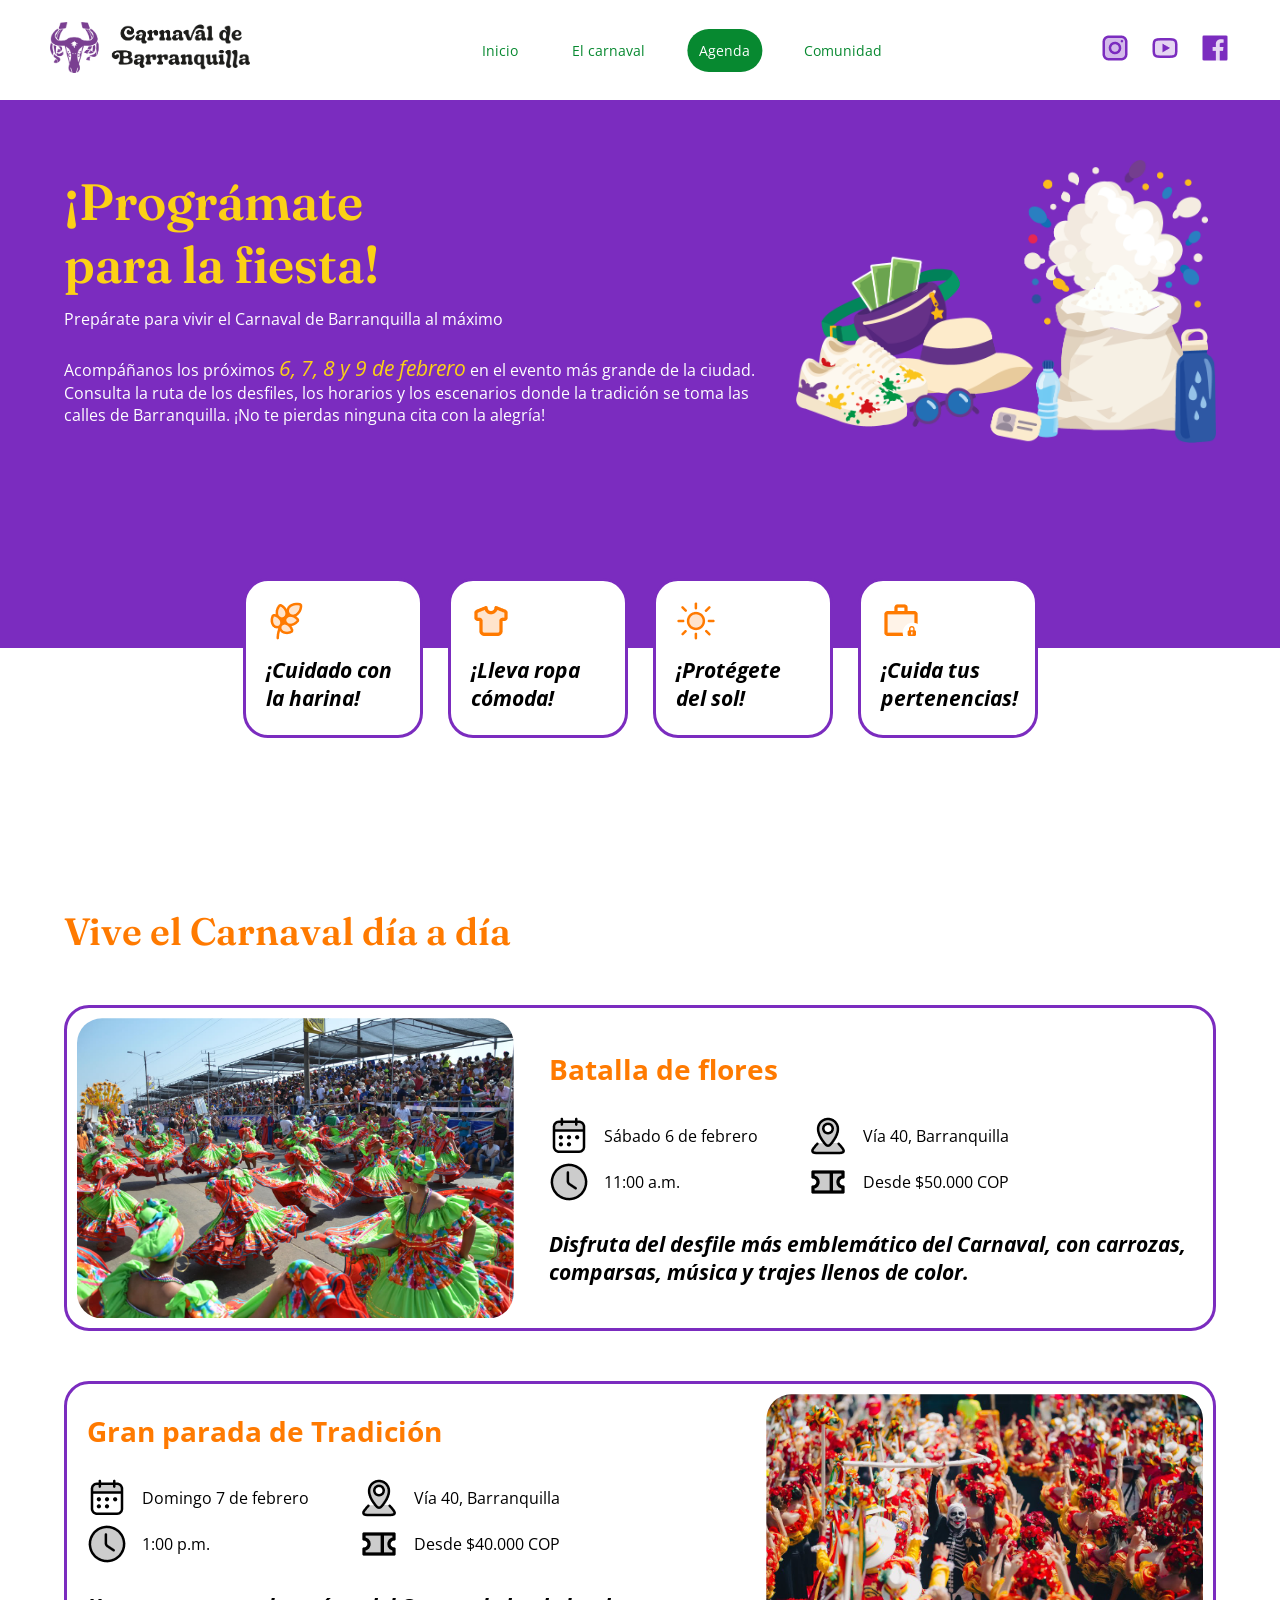
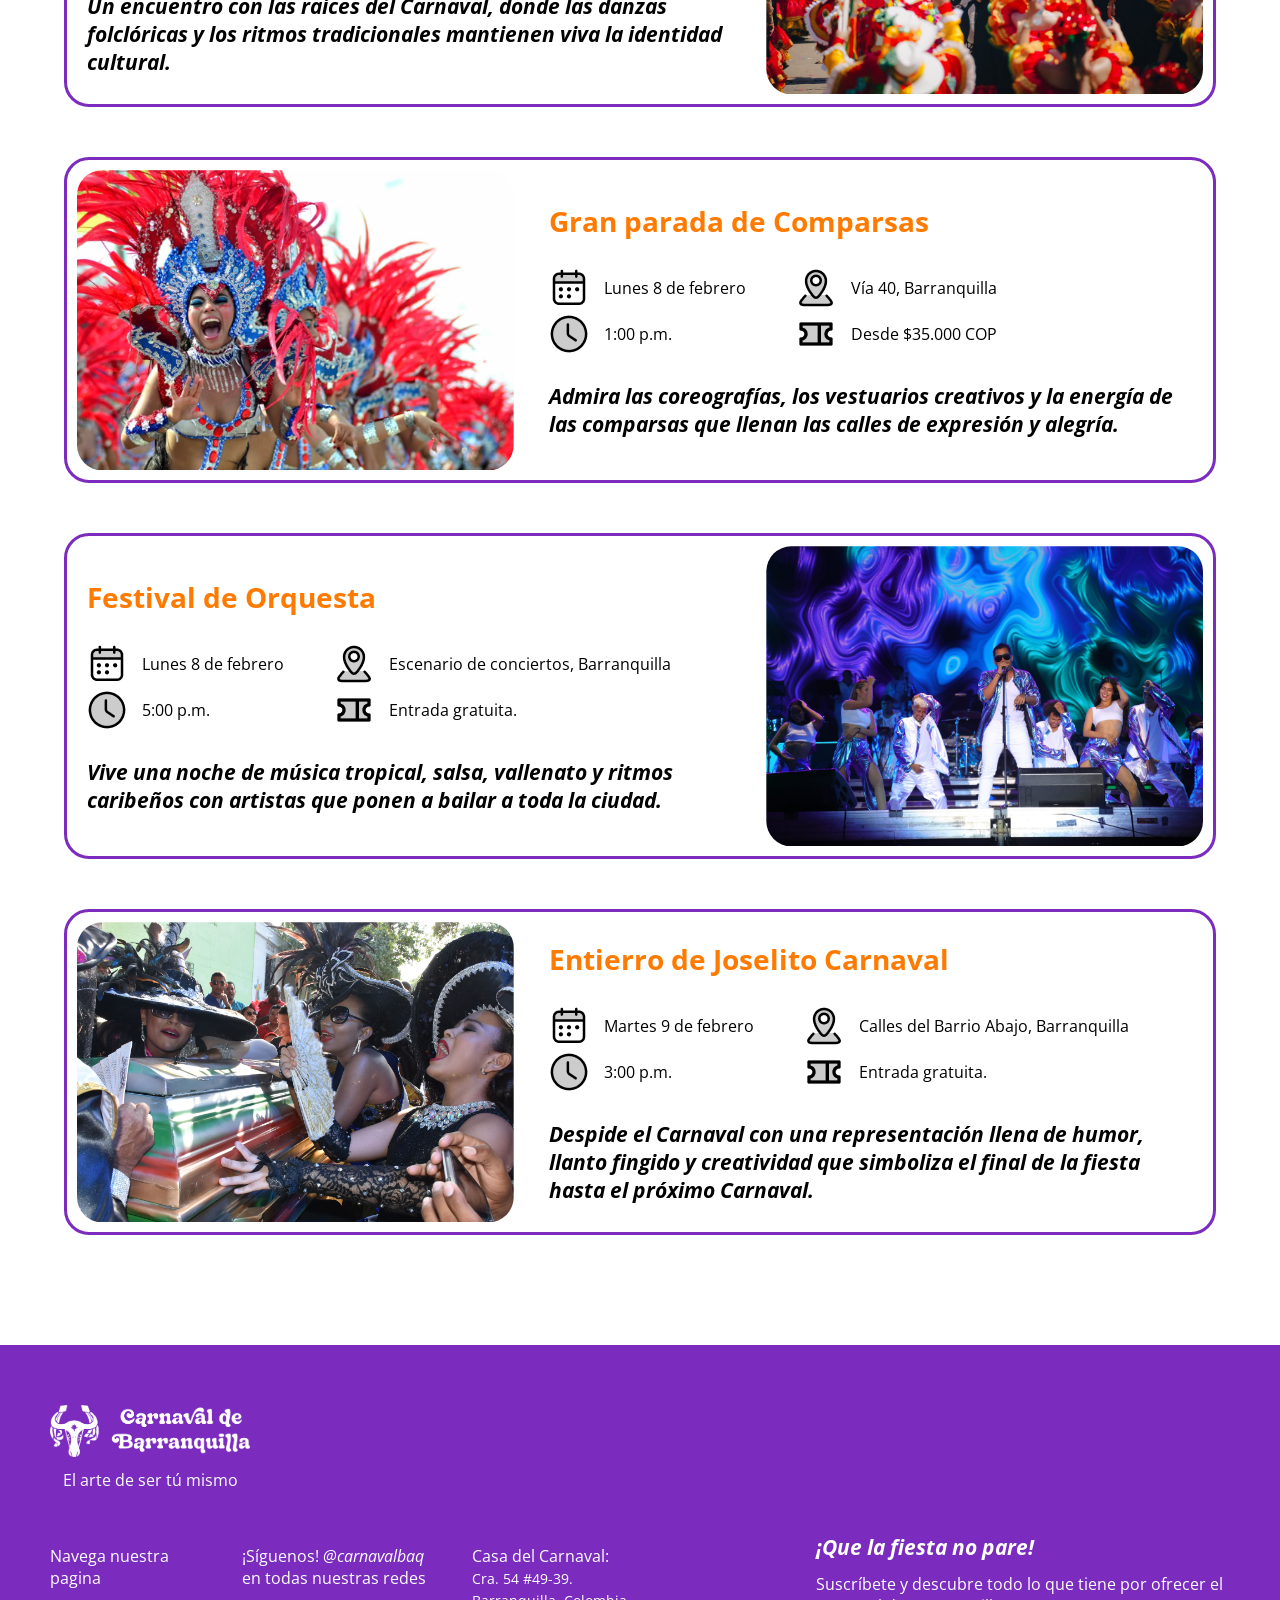
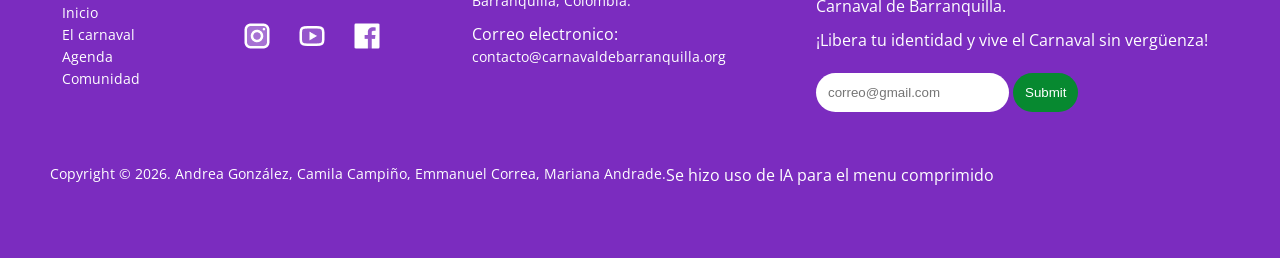
==== Carnaval_Barranquilla/agenda.html @ b98f7207 "Add files via upload" ====
<!DOCTYPE html>
<html lang="esp">
    <head>
        <meta charset="UTF-8">
        <meta name="viewport" content="width=device-width, initial-scale=1.0">
        <title>Agenda</title>
        <link rel="stylesheet" href="css/styles.css">
        <link rel="preconnect" href="https://fonts.googleapis.com">
        <link rel="stylesheet" href="https://fonts.googleapis.com/css2?family=Material+Symbols+Outlined"/>
        <link rel="preconnect" href="https://fonts.gstatic.com" crossorigin>
        <link href="https://fonts.googleapis.com/css2?family=Fraunces:ital,opsz,wght@0,9..144,100..900;1,9..144,100..900&display=swap" rel="stylesheet">
        <link href="https://fonts.googleapis.com/css2?family=Open+Sans:ital,wght@0,300..800;1,300..800&display=swap" rel="stylesheet">
    </head>

    <body>
        
        <header>
            <nav>
                <div>
                    <img class="logo" src="resources/logo.png">
                </div>

                <input type="checkbox" id="menu-toggle" class="menu-checkbox">
                
                <label for="menu-toggle" class="boton_menu">
                    <span class="material-symbols-outlined">menu</span>
                </label>

                <div class="menu-contenido">
                    <div class="enlaces_nav">
                        <ul>
                            <li> <a class="boton_texto" href="index.html">Inicio</a> </li>
                            <li> <a class="boton_texto" href="carnaval.html">El carnaval</a> </li>
                            <li> <a class="boton_verde" href="agenda.html">Agenda</a> </li>
                            <li> <a class="boton_texto" href="comunidad.html">Comunidad</a> </li>
                        </ul>
                    </div>
                    <div class="redes">
                        <a href="https://www.instagram.com/carnavalbaq/?hl=en"> <img src="resources/iconos/icono_instagram.png"> </a>
                        <a href="https://www.youtube.com/channel/UC0_TnRxOqDR74NK70Dzixcg"> <img src="resources/iconos/icono_youtube.png"> </a>
                        <a href="https://www.facebook.com/carnavalbaq/?locale=es_LA"> <img src="resources/iconos/icono_facebook.png"> </a>
                    </div>
                </div>
            </nav>
        </header>

        <section class="principal_sec">
            <div class="base_sec">
                <div class="base_txt">
                    <h1>¡Prográmate <br> para la fiesta!</h1>
                    <p>Prepárate para vivir el Carnaval de Barranquilla al máximo</p>
                    <p>
                        Acompáñanos los próximos <span style="font-size: 21px; font-style: italic; color: #fcd116;">6, 7, 8 y 9 de febrero</span> en el evento más grande de la ciudad.
                        Consulta la ruta de los desfiles, los horarios y los escenarios donde la tradición se toma las calles de Barranquilla. ¡No te pierdas ninguna cita con la alegría!
                    </p>
                </div>

                <div class="base_img">
                    <img src="resources/pertenencias.png" alt="">
                </div>
            </div>

            <div class="tarjetas_horizontal">
                <div class="tarjeta_pequeña2">
                    <div>
                        <img src="resources/iconos/icono_trigo.png" alt="">                       
                    </div>  
                    <div>
                        <h4>¡Cuidado con la harina!</h4> 
                    </div>                      
                </div>

                <div class="tarjeta_pequeña2">
                    <div>
                        <img src="resources/iconos/icono_camisa.png" alt="">
                    </div>
                    <div>
                        <h4>¡Lleva ropa cómoda!</h4>
                    </div>
                </div>

                <div class="tarjeta_pequeña2">
                    <div>
                        <img src="resources/iconos/icono_sol.png" alt="">                        
                    </div>
                    <div>
                        <h4>¡Protégete del sol!</h4>
                    </div>
                </div>

                <div class="tarjeta_pequeña2">
                    <div>
                        <img src="resources/iconos/icono_maleta.png" alt="">                        
                    </div>
                    <div>
                        <h4>¡Cuida tus pertenencias!</h4>
                    </div>
                </div>
            </div>
        </section>

        <section id="programacion">
            <div>
                <h2>Vive el Carnaval día a día</h2>
            </div>

            <div class="tarjetas_vertical">
                <div class="tarjeta_programacion">
                    <div class="img_programacion">
                        <img src="resources/batalla_flores.jpg" alt="">
                    </div>

                    <div class="txt_programacion">
                        <h3>Batalla de flores</h3>

                        <div class="info_programacion">
                            <div>
                                <div class="icon_programacion">  
                                    <img class src="resources/iconos/icono_calendario.png" alt="">
                                    <p> Sábado 6 de febrero</p>
                                </div>

                                <div class="icon_programacion">  
                                    <img src="resources/iconos/icono_reloj.png" alt="">
                                    <p>11:00 a.m.</p>
                                </div>
                            </div>
                            
                            <div>
                                <div class="icon_programacion">
                                    <img src="resources/iconos/icono_lugares.png" alt="">
                                    <p>Vía 40, Barranquilla</p>
                                </div>

                                <div class="icon_programacion">
                                    <img src="resources/iconos/icono_tiquetes.png" alt="">
                                    <p>Desde $50.000 COP</p>
                                </div>
                            </div>
                        </div>

                        <h4>Disfruta del desfile más emblemático del Carnaval, con carrozas, comparsas, música y trajes llenos de color.</h4>
                    </div>
                </div>


                <div class="tarjeta_programacion" style="flex-wrap: wrap-reverse;">
                    <div class="txt_programacion">

                        <h3>Gran parada de Tradición</h3>

                        <div class="info_programacion">
                            <div>
                                <div class="icon_programacion">
                                    <img src="resources/iconos/icono_calendario.png" alt="">
                                    <p>Domingo 7 de febrero</p>
                                </div>

                                <div class="icon_programacion">
                                    <img src="resources/iconos/icono_reloj.png" alt="">
                                    <p>1:00 p.m.</p>
                                </div>
                            </div>

                            <div>
                                <div class="icon_programacion">
                                    <img src="resources/iconos/icono_lugares.png" alt="">
                                    <p>Vía 40, Barranquilla</p>
                                </div>
                                
                                <div class="icon_programacion">
                                    <img src="resources/iconos/icono_tiquetes.png" alt="">
                                    <p>Desde $40.000 COP</p>
                                </div>
                            </div>
                        </div>

                        <h4>Un encuentro con las raíces del Carnaval, donde las danzas folclóricas y los ritmos tradicionales mantienen viva la identidad cultural.</h4>
                    </div>

                    <div class="img_programacion">
                        <img src="resources/gran_parada.jpg" alt="">
                    </div>                    
                </div>

                <div class="tarjeta_programacion">
                    <div class="img_programacion">
                        <img src="resources/comparsas.jpg" alt="">
                    </div>

                    <div class="txt_programacion">
                        <h3>Gran parada de Comparsas</h3>

                        <div class="info_programacion">
                            <div>
                                <div class="icon_programacion">
                                    <img src="resources/iconos/icono_calendario.png" alt="">
                                    <p>Lunes 8 de febrero</p>
                                </div>

                                <div class="icon_programacion">
                                    <img src="resources/iconos/icono_reloj.png" alt="">
                                    <p>1:00 p.m.</p>
                                </div>
                            </div>
                            <div>
                                <div class="icon_programacion">
                                    <img src="resources/iconos/icono_lugares.png" alt="">
                                    <p>Vía 40, Barranquilla</p>
                                </div>

                                <div class="icon_programacion">
                                    <img src="resources/iconos/icono_tiquetes.png" alt="">
                                    <p>Desde $35.000 COP</p>
                                </div>
                            </div>
                        </div>
                        <h4>Admira las coreografías, los vestuarios creativos y la energía de las comparsas que llenan las calles de expresión y alegría.</h4>
                    </div>                    
                </div>

                <div class="tarjeta_programacion" style="flex-wrap: wrap-reverse;">

                    <div class="txt_programacion">
                        <h3>Festival de Orquesta</h3>

                        <div class="info_programacion">
                            <div>
                                <div class="icon_programacion">
                                    <img src="resources/iconos/icono_calendario.png" alt="">
                                    <p>Lunes 8 de febrero</p>
                                </div>

                                <div class="icon_programacion">
                                    <img src="resources/iconos/icono_reloj.png" alt="">
                                    <p>5:00 p.m.</p>
                                </div>
                            </div>

                            <div>
                                <div class="icon_programacion">
                                    <img src="resources/iconos/icono_lugares.png" alt="">
                                    <p>Escenario de conciertos, Barranquilla</p>
                                </div>

                                <div class="icon_programacion">
                                    <img src="resources/iconos/icono_tiquetes.png" alt="">
                                    <p>Entrada gratuita.</p>
                                </div>
                            </div>
                        </div>
                        <h4>Vive una noche de música tropical, salsa, vallenato y ritmos caribeños con artistas que ponen a bailar a toda la ciudad.</h4>
                    </div>

                    <div class="img_programacion">
                        <img src="resources/orquestas.jpg" alt="">
                    </div>
                </div>

                <div class="tarjeta_programacion">
                    <div class="img_programacion">
                        <img src="resources/joselito.jpg" alt="">
                    </div>

                    <div class="txt_programacion">
                        <h3>Entierro de Joselito Carnaval</h3>
                        <div class="info_programacion">
                            <div>
                                <div class="icon_programacion">
                                    <img src="resources/iconos/icono_calendario.png" alt="">
                                    <p>Martes 9 de febrero</p>
                                </div>

                                <div class="icon_programacion">
                                    <img src="resources/iconos/icono_reloj.png" alt="">
                                    <p>3:00 p.m.</p>
                                </div>
                            </div>

                            <div>
                                <div class="icon_programacion">
                                    <img src="resources/iconos/icono_lugares.png" alt="">
                                    <p>Calles del Barrio Abajo, Barranquilla</p>
                                </div>
                                
                                <div class="icon_programacion">
                                    <img src="resources/iconos/icono_tiquetes.png" alt="">
                                    <p>Entrada gratuita.</p>
                                </div>
                            </div>
                        </div>
                        <h4>Despide el Carnaval con una representación llena de humor, llanto fingido y creatividad que simboliza el final de la fiesta hasta el próximo Carnaval.</h4>
                    </div>
                </div>
            </div>
        </section>

        <footer>
            <div class="logo_footer">
                <img class="logo_blanco" src="resources/logob.png" alt="">
                <p>El arte de ser tú mismo</p>
            </div>

            <div class="footer_info">
                <div>
                    <p>Navega nuestra pagina</p>
                    <ul>                        
                        <li> <a class="boton_textob" href="index.html">Inicio</a> </li>
                        <li> <a class="boton_textob" href="carnaval.html">El carnaval</a> </li>
                        <li> <a class="boton_textob" href="agenda.html">Agenda</a> </li>
                        <li> <a class="boton_textob" href="comunidad.html">Comunidad</a> </li>
                    </ul>
                </div>

                <div  class="redes">
                    <p>¡Síguenos! <span style="font-style: italic;">@carnavalbaq</span> en todas nuestras redes</p>
                    <ul>                        
                        <li> <a href="https://www.instagram.com/carnavalbaq/?hl=en"> <img src="resources/iconos/icono_instagramb.png"> </a> </li>
                        <li> <a href="https://www.youtube.com/channel/UC0_TnRxOqDR74NK70Dzixcg"> <img src="resources/iconos/icono_youtubeb.png"> </a> </li>
                        <li> <a href="https://www.facebook.com/carnavalbaq/?locale=es_LA"> <img src="resources/iconos/icono_facebookb.png"> </a> </li>
                    </ul>
                </div>

                <div>
                    <p>Casa del Carnaval: <br>
                        <span style="font-size: 14px;">Cra. 54 #49-39. <br>
                        Barranquilla, Colombia.</span></p>
                    <p>Correo electronico: <br>
                        <span style="font-size: 14px;">contacto@carnavaldebarranquilla.org</span></p>
                </div>

                <form>
                    <h4 style="color: #ffffff;">¡Que la fiesta no pare!</h4>

                    <p>Suscríbete y descubre todo lo que tiene por ofrecer el Carnaval de Barranquilla.</p>
                    <p>¡Libera tu identidad y vive el Carnaval sin vergüenza!</p> 

                    <input class="casilla_correo" type="email" placeholder="correo@gmail.com">
                    <input class="boton_verde" type="submit">
                </form>          
            </div>

            <div class="copy">
                <p style="font-size: 14px;">Copyright © 2026. Andrea González, Camila Campiño, Emmanuel Correa, Mariana Andrade.</p>
                <p>Se hizo uso de IA para el menu comprimido</p>
            </div>
        </footer>
    </body>
</html>
---- Carnaval_Barranquilla/css/styles.css ----
*{
    margin: 0;
    padding: 0;
}

body{
    background-color: #ffffff;
    font-family: "Open Sans";
}

section{
    padding: 60px 5%;
    box-sizing: border-box;
}





/*--------------*/
   /*TEXTOS*/
/*--------------*/

h1{
    font-family: "Fraunces";
    font-weight: 600;
    font-size: 51px;
}

h2{
    font-family: "Fraunces";
    font-weight: 600;
    font-size: 38px;
}

h3{
    font-size: 28px;
}

h4{
    font-size: 21px;
    font-style: italic;
}

p{
    font-size: 16px;
    margin: 12px 0px;
}

a{
    font-size: 14px;
    text-decoration: none;
}





/*--------------*/
   /*BOTONES*/
/*--------------*/

.botones{
    display: flex;
    padding: 10px;
    gap: 20px;
}

.botonesc{
    display: flex;
    justify-self: center;
    padding: 10px;
    gap: 20px;
}

/*morado*/

.boton_morado{
    background-color: #7B2CBF;
    color: #ffffff;
    padding: 12px;
    border-radius: 25px;
    width: fit-content;
}

.boton_morado:hover{
    background-color: #501C7D;
}

.boton_morado:active{
    background-color: #351353;
}

/*naranja*/

.boton_amarillo{
    background-color: #fcd116;
    color: #000000;
    padding: 12px;
    border-radius: 25px;
    width: fit-content;  
}

.boton_naranja{
    background-color: #FF7A00;
    color: #ffffff;
    padding: 12px;
    border-radius: 25px;
    width: fit-content;  
}

.boton_naranja:hover, .boton_amarillo:hover{
    background-color: #CC6300;
}

.boton_naranja:hover, .boton_amarillo:active{
    background-color: #994A00;
}

/*verde*/

.boton_verde{
    background-color: #078930;
    color: #ffffff;
    padding: 12px;
    border-radius: 25px;
    border-width: 0px;
    width: fit-content;  
}

.boton_verde:hover{
    background-color: #056122;
}

.boton_verde:active{
    background-color: #033011;
}

/*texto*/

.boton_texto{
    color: #078930;
    padding: 12px;
    border-radius: 25px;   
    width: fit-content;   
}

.boton_texto:hover{
    color: #056122;
    text-decoration: underline;
}

.boton_texto:active{
    color: #033011;
    text-decoration: underline;
}

/*texto blanco*/

.boton_textob{
    color: #ffffff;
    padding: 12px;
    border-radius: 25px;
    width: fit-content;    
}

.boton_textob:hover{
    text-decoration: underline;
}

.boton_textob:active{
    text-decoration: underline;
}





/*--------------*/
   /*TARJETAS*/
/*--------------*/

.tarjetas_horizontal{
    width: 100%;
    display: flex;
    flex-wrap: wrap;
    justify-content: center;
    align-items: center;
    padding: 70px 0;
    gap: 25px;
}

.tarjetas_vertical{
    width: 100%;
    display: flex;
    flex-direction: column;
    justify-content: center;
    align-items: center;
    margin: 30px 0px;
    padding: 20px 0;
    gap: 50px;
}


/*tarjetas pequeñas*/

.tarjeta_pequeña{    
    background-color: #ffffff;
    border: 3px solid #7B2CBF;
    color: #000000;
    display: flex;
    width: 200px;
    height: 190px;
    border-radius: 25px;
    margin-bottom: -310px;
    padding: 20px;
    box-sizing: border-box;
}


/*tarjetas pequeñas 2*/

.tarjeta_pequeña2{    
    background-color: #ffffff;
    border: 3px solid #7B2CBF;
    color: #000000;
    width: 180px;
    height: 160px;
    border-radius: 25px;
    display: flex;
    flex-direction: column;
    margin-bottom: -280px;
    padding: 20px;
    box-sizing: border-box;
    gap: 10px;
}


/*tarjetas pequeñas 3*/

.tarjeta_pequeña3{    
    background-color: #ffffff;
    border: 3px solid #7B2CBF;
    color: #000000;
    width: 220px;
    height: 200px;
    border-radius: 25px;
    display: flex;
    flex-direction: column;
    margin-bottom: -280px;
    padding: 20px;
    box-sizing: border-box;
    gap: 10px;
}


/*tarjetas pequeñas personajes*/

.tarjeta_personajep{
    background-color: #7B2CBF;
    color: #ffffff;
    width: 275px;
    height: 300px;
    border-radius: 25px;
    display: flex;
    flex-direction: column;
    align-items: start;
    margin: 150px 0px -60px 0px;
    position: relative;
    padding: 10px;
    box-sizing: border-box;
}

.txt_personajep{
    padding: 0px 15px;
    box-sizing: border-box;
}

.txt_personajep h3{
    color: #fcd116;
}

.img_tp{
    background-color: #ffffff;
    position: relative;
    width: 100%;
    height: 35%;
    border-radius: 25px;
    margin-bottom: 10px;
    clip-path: inset(-150px -50px 0 -50px round 25px);
}

.personajep{
    position: absolute;
    height: 415px;
    transform: translateY(-35%);
    display: flex;
    justify-self: center;
}


/*tarjeta personajes grandes*/

.tarjeta_personajeg{
    background-color: #7B2CBF;
    color: #ffffff;
    width: 100%;
    border-radius: 25px;
    display: flex;
    flex-wrap: wrap;
    align-items: center;
    margin: 120px 0px 0px 0px;
    padding: 10px;
    box-sizing: border-box;
    gap: 10px;
}

.txt_personajeg{
    min-width: 200px;
    padding: 10px;
    flex-shrink: 1;
    flex-grow: 1;
    flex-basis: 300px;
    min-width: 250px;
}

.txt_personajeg h3{
    color: #fcd116;
}

.img_personajeg{
    background-color: #ffffff;
    max-height: 320px;
    border-radius: 25px;
    display: flex;
    justify-content: center;
    clip-path: inset(-150px 0px 0 0px round 25px);
    flex-shrink: 1;
    flex-grow: 1;
    flex-basis: 250px;
}

.personajeg{
    width: 100%;
    height:fit-content;
    transform: translateY(-18%);
}


/*tarjeta mediana*/

.tarjeta_mediana{
    background-color: #ffffff;
    border: 3px solid #7B2CBF;
    color: #000000;
    width: 325px;
    height: 375px;
    border-radius: 25px;
    display: flex;
    flex-direction: column;
    margin-bottom: -50px;
    padding: 10px;
    box-sizing: border-box;
}

.txt_tmediana{
    padding: 10px;
    box-sizing: border-box;
}

.txt_tmediana h3{
    color: #FF7A00;
}

.tarjeta_mediana img{
    width: 100%;
    border-radius: 25px;
    margin: 5px 0px;
}


/*tarjeta programación*/

.tarjeta_programacion{
    border: 3px solid #7B2CBF;
    width: 100%;
    min-height: 300px;
    border-radius: 25px;
    display: flex;
    flex-wrap: wrap;
    align-items: center;
    padding: 10px;
    box-sizing: border-box;
    gap: 25px;
}

.txt_programacion{
    width: 59%;
    height: 100%;
    border-radius: 25px;
    display: flex;
    flex-direction: column;
    padding: 10px;
    box-sizing: border-box;
    gap: 25px;
}

.txt_programacion h3{
    color: #FF7A00;
}

.info_programacion{
    display: flex;
    align-items: start;
    justify-content: start;
    gap: 50px;
}

.icon_programacion{
    display: flex;
    flex-direction: row;
    align-items: center;
    justify-content: start;
    gap: 15px;
}

.img_programacion{
    width: 38%;
    border-radius: 25px;
    display: flex;
    justify-content: center;
    flex-grow: 1;
    clip-path: fill-box;
}

.img_programacion img{
    height: 300px;
    border-radius: 25px;
}


/*tarjetas fotos*/

.galeria{
    width: 100%;
    margin: 25px 0px;
    padding-bottom: 10px;
    display: flex;
    flex-direction: row;
    overflow-x: scroll;
    align-items: center;
    gap: 25px;
}

.tarjeta_foto{
    width: 350px;
    height: fit-content;
    border-radius: 25px;
    justify-content: center;
    align-items: center;
    flex-shrink: 0;
}

.tarjeta_foto img{
    width: 100%;
    border-radius: 25px;
}


/*tarjetas creadores*/

.tarjeta_creadores{
    background-color: #7B2CBF;
    color: #ffffff;
    width: 275px;
    height: 200px;
    border-radius: 25px;
    display: flex;
    flex-direction: column;
    align-items: start;
    margin: 150px 0px -60px 0px;
    position: relative;
    padding: 10px;
    box-sizing: border-box;
}

.txt_creadores{
    padding: 0px 15px;
    box-sizing: border-box;
}

.txt_creadores h3{
    color: #fcd116;
}

.img_creadores{
    background-color: #ffffff;
    position: relative;
    width: 100%;
    height: 35%;
    border-radius: 25px;
    margin-bottom: 10px;
    clip-path: inset(-150px -50px 0 -50px round 25px);
}

.img_creadores img{
    position: absolute;
    height: 415px;
    transform: translateY(-35%);
    display: flex;
    justify-self: center;
}


/*tarjetas p&r*/

.tarjeta_pyr{
    background-color: #7B2CBF;
    color: #ffffff;
    width: 80%;
    min-height: 220px;
    border-radius: 25px;
    display: flex;
    flex-wrap: wrap;
    margin: 80px 0px 0px 0px;
    padding: 10px;
    box-sizing: border-box;
    gap: 25px;
}

.txt_personajeg{
    min-width: 200px;
    padding: 10px;
    flex-shrink: 1;
    flex-grow: 1;
    flex-basis: 300px;
    min-width: 250px;
}

.tarjeta_pyr h3{
    color: #fcd116;
}

.img_pyr{
    background-color: #ffffff;
    max-width: 300px;
    max-height: 200px;
    border-radius: 25px;
    display: flex;
    justify-content: center;
    clip-path: inset(-150px 0px 0 0px round 25px);
    flex-shrink: 1;
    flex-grow: 1;
    flex-basis: 200px;
}

.img_pyr img{
    width: 100%;
    height:fit-content;
    transform: translateY(-32%);
}



/*--------------*/
   /*NAVEGADOR*/
/*--------------*/

nav{
    width: 100%;
    min-height: 100px;
    display: flex;
    flex-wrap: wrap;
    align-items: center;
    justify-content: space-between;
    padding: 20px 50px;
    box-sizing: border-box;
    position: relative;
}

.logo{
    width: 200px;
}

.menu-contenido{
    display: flex;
    align-items: center;
}

/*Lista*/

.enlaces_nav {
    position: absolute;
    left: 50%;
    transform: translateX(-40%);
}

nav div ul{
    display: flex;
    justify-content: space-between;
    list-style: none;
    margin: 15px 0px;
    gap: 30px;
}

/*redes*/

.redes{
    display: flex;
    gap: 20px;
}





/*--------------*/
   /*FOOTER*/
/*--------------*/

footer{
    width: 100%;
    background-color: #7B2CBF;
    color: #ffffff;
    display: flex;
    flex-direction: column;
    justify-content: space-between;
    padding: 60px 50px;
    box-sizing: border-box;
    gap: 30px;
}

.logo_footer{
    display: flex;
    flex-direction: column;
    align-self: first baseline;
    align-items: center;
}

.logo_blanco{
    width: 200px;
}

.footer_info{
    display: flex;
    flex-wrap: wrap;
    gap: 30px;
}

.footer_info div{
    width: min-content;
    flex-grow: 1;
    flex-shrink: 1;
    min-width: 150px;
}

.footer_info ul{
    padding: 0px;
    list-style: none;
}

footer .redes{
    display: flex;
    flex-direction: column;
    align-items: start;
}

footer .redes ul{
    display: flex;
    margin: 0px;
    gap: 25px;
}

footer form{
    width: 30%;    
    flex-grow: 1;
    min-width: min-content;
}

.casilla_correo{
    background-color: #ffffff;
    margin: 10px 0px;
    padding: 12px;
    border-radius: 25px;
    border-width: 0px;
    width: fit-content;
}

.copy{
    display: flex;
    align-self: first baseline;    
}





/*--------------*/
   /*SECCIONES*/
/*--------------*/

.sec_tit{
    display: flex;
    align-self: first baseline;
}

section h2{
    color: #FF7A00;
}


/*Principal*/

.principal_sec{
    width: 100%;
    background-color: #7B2CBF;
    color: #ffffff;
    background-size: 75%;
}

.principal_sec h1{
    color: #fcd116;
    
}

/*secciones base*/

.base_sec{
    width: 100%;
    display: flex;
    flex-wrap: wrap;
    align-items: center;
    justify-content: space-between;
    gap: 40px;
}

.base_txt{
    display: flex;
    flex-direction: column;
    flex-grow: 1;
    flex-shrink: 1;
    flex-basis: 300px;
    min-width: 280px;
}

.base_img{
    width: 420px;
}

.base_img img{
    width: 100%;
}

/*Los protas*/

.sec_protas{
    width: 100%;
    display: flex;
    flex-wrap: wrap;
    flex-direction: column;
    justify-content: center;
    align-items: center;
    margin-top: 200px;
}


/*Los protas*/

#programacion{
    margin-top: 200px;
}


/*creadoress*/

#creadores{
    margin-top: 200px;
}

/*creadoress*/

#preguntas{
    width: 100%;
    margin-top: 200px;
}





.menu-checkbox {
    display: none;
}

.boton_menu {
    display: none;
    background: none;
    border: none;
    font-size: 32px;
    cursor: pointer;
    color: #7B2CBF;
}

@media (max-width: 768px) {

    .boton_menu {
        display: block;
    }

    .menu-contenido {
        display: none;
        position: absolute;
        top: 100px;
        left: 0;
        width: 100%;
        background-color: white;
        border-top: 1px solid #078930;
        padding: 20px 0;
        flex-direction: column;
        align-items: center;
        gap: 20px;
    }

    .enlaces_nav {
        position: static !important;
        transform: none !important;
        width: 100%;
    }

    .menu-checkbox:checked ~ .menu-contenido {
        display: flex;
    }

    .enlaces_nav, .redes {
        display: block;
    }

    .redes {
        display: flex;
        justify-content: center;
        gap: 20px;
    }

    .enlaces_nav ul {
        display: flex;
        align-items: center;
        gap: 15px;
        list-style: none;
    }


    footer div{
        width: 100%;
        align-self: center;
        flex-direction: column;
    }

    footer form{
        align-self: center;
        width: 100%;
    }



    .tarjeta_pequeña{
        margin-bottom: 0px;
    }

    .tarjeta_pequeña2{
        margin-bottom: 0px;
    }

    .tarjeta_pequeña3{
        margin-bottom: 0px;
    }

    .sec_protas{
        margin-top: 0px;
    }

    .tarjeta_mediana{
        margin-bottom: 0px;
    }

    .tarjeta_personajeg{
        margin-bottom: -25px;
    }    

    .txt_programacion{
        width: 100%;
    }
}
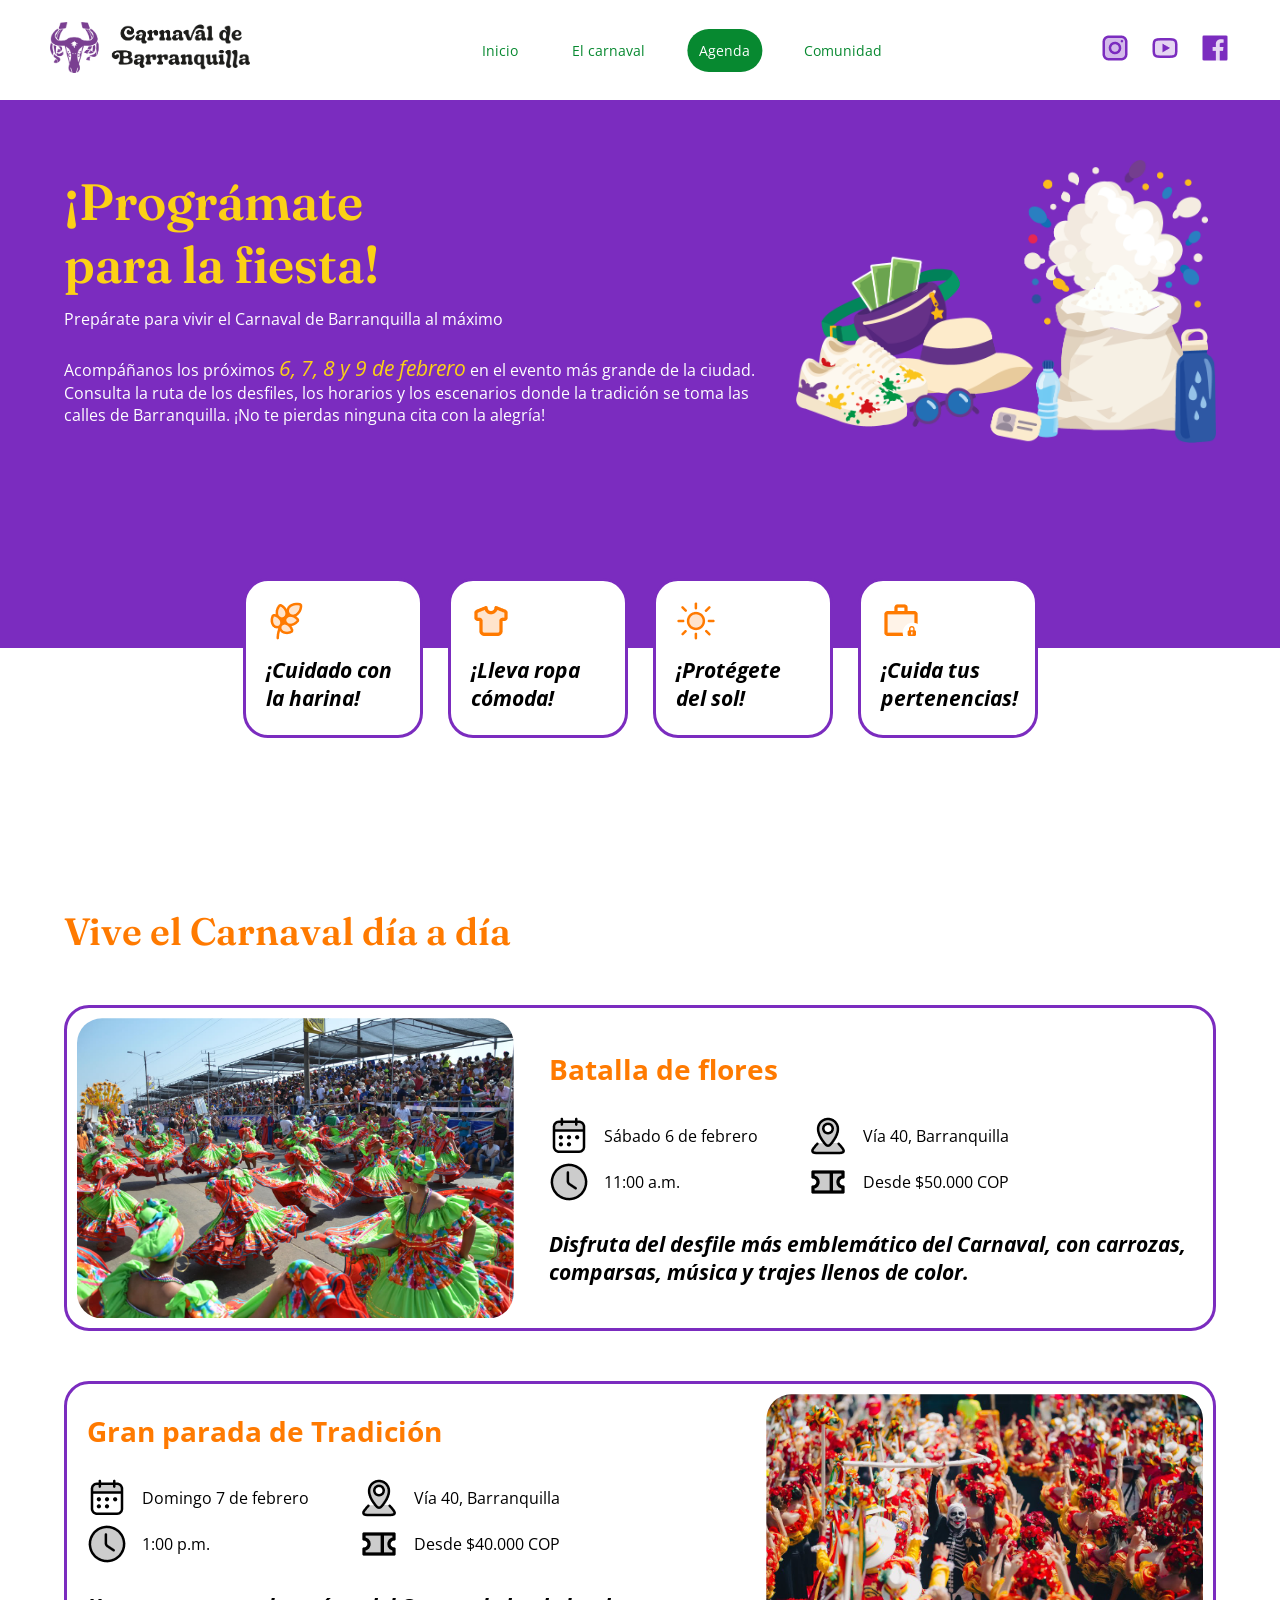
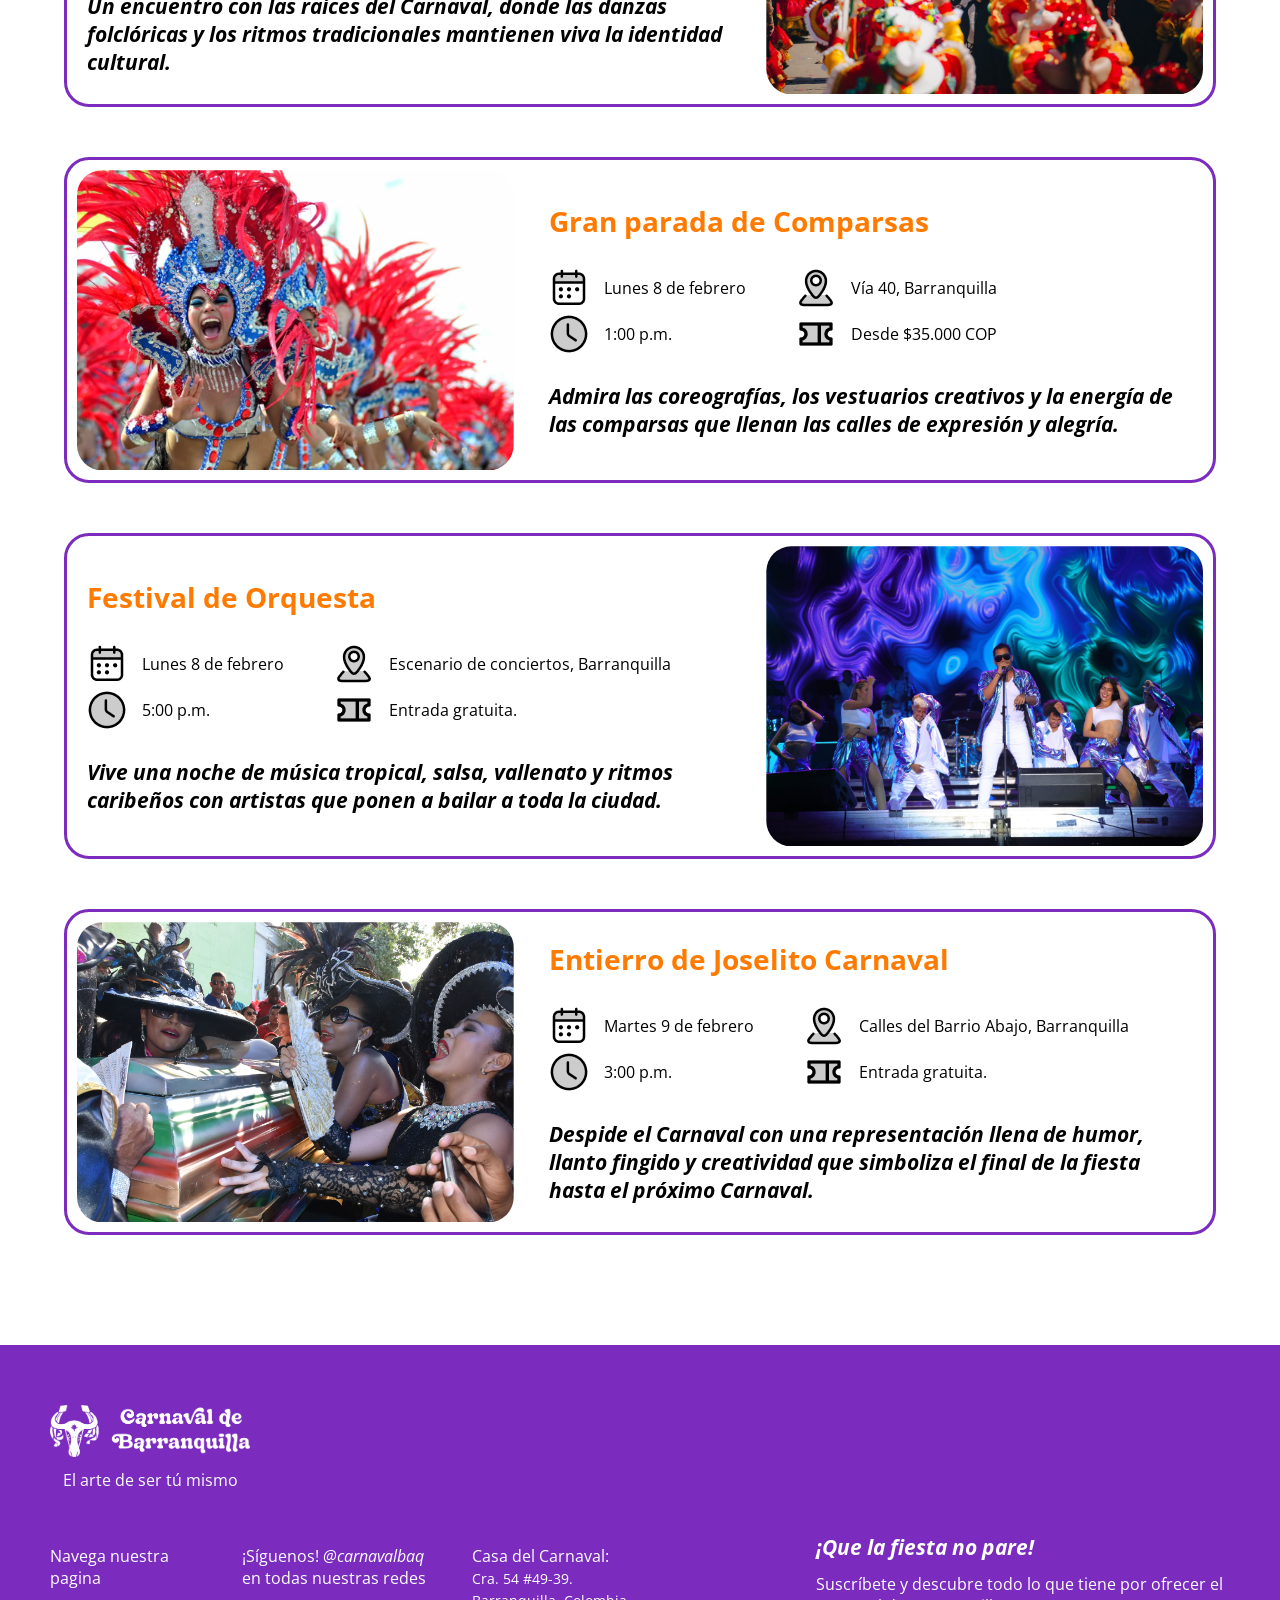
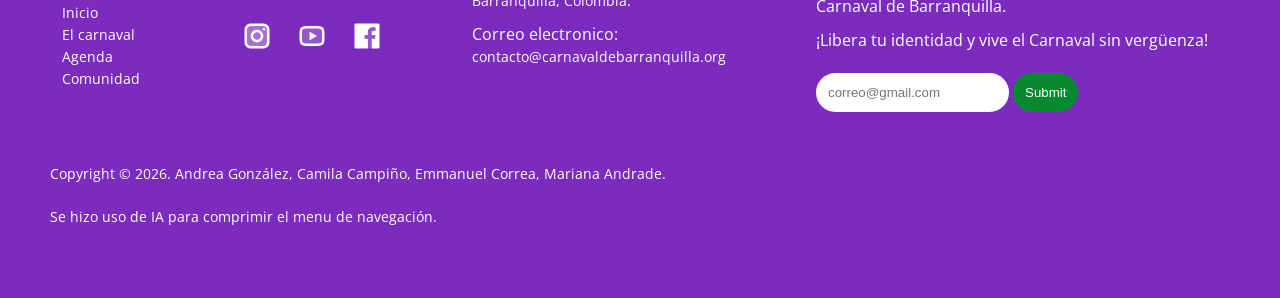
==== commit c80bed1f: "Add files via upload" ====
--- a/Carnaval_Barranquilla/agenda.html
+++ b/Carnaval_Barranquilla/agenda.html
@@ -342,7 +342,7 @@
 
             <div class="copy">
                 <p style="font-size: 14px;">Copyright © 2026. Andrea González, Camila Campiño, Emmanuel Correa, Mariana Andrade.</p>
-                <p>Se hizo uso de IA para el menu comprimido</p>
+                <p style="font-size: 14px;">Se hizo uso de IA para comprimir el menu de navegación.</p>
             </div>
         </footer>
     </body>
--- a/Carnaval_Barranquilla/css/styles.css
+++ b/Carnaval_Barranquilla/css/styles.css
@@ -411,6 +411,7 @@
 
 .info_programacion{
     display: flex;
+    flex-wrap: wrap;
     align-items: start;
     justify-content: start;
     gap: 50px;
@@ -688,6 +689,7 @@
 
 .copy{
     display: flex;
+    flex-direction: column;
     align-self: first baseline;    
 }
 
@@ -889,4 +891,9 @@
     .txt_programacion{
         width: 100%;
     }
+
+    .info_programacion{
+        flex-direction: column;
+        gap: 5px;
+    }
 }
